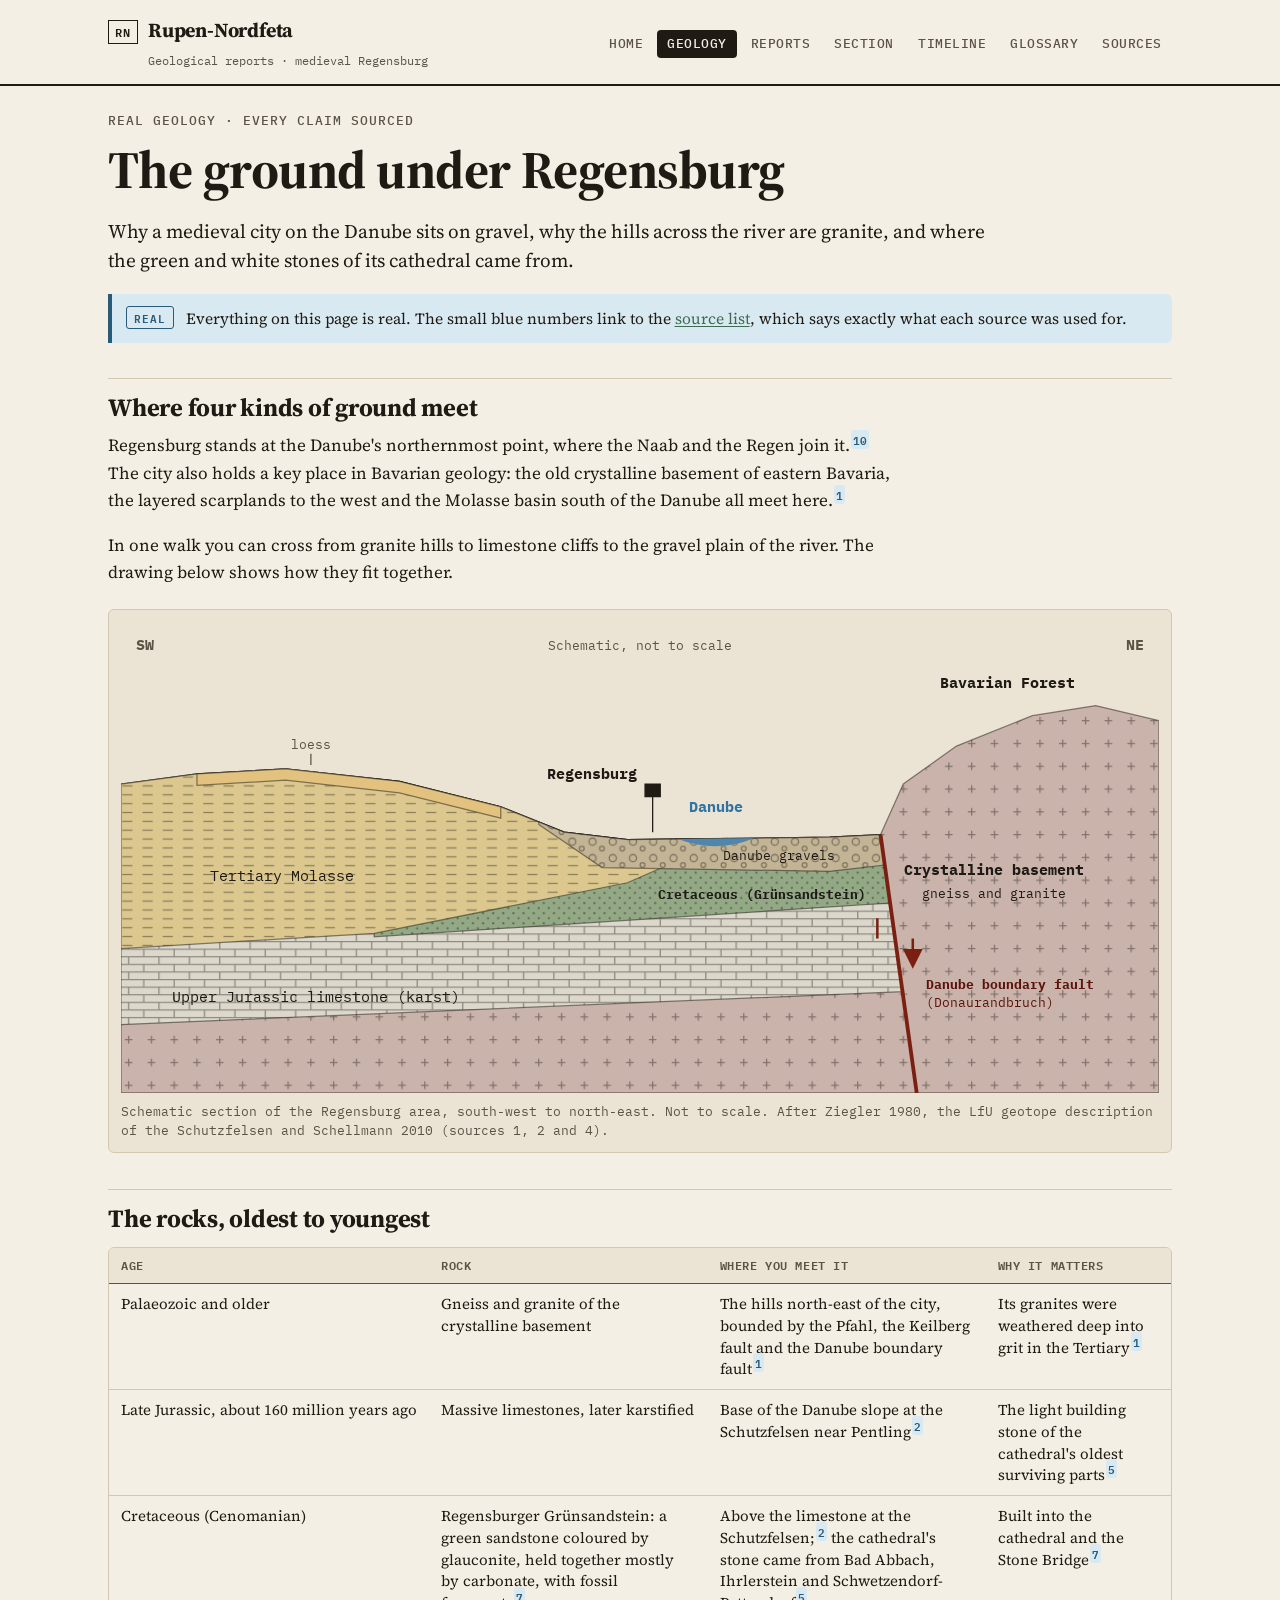
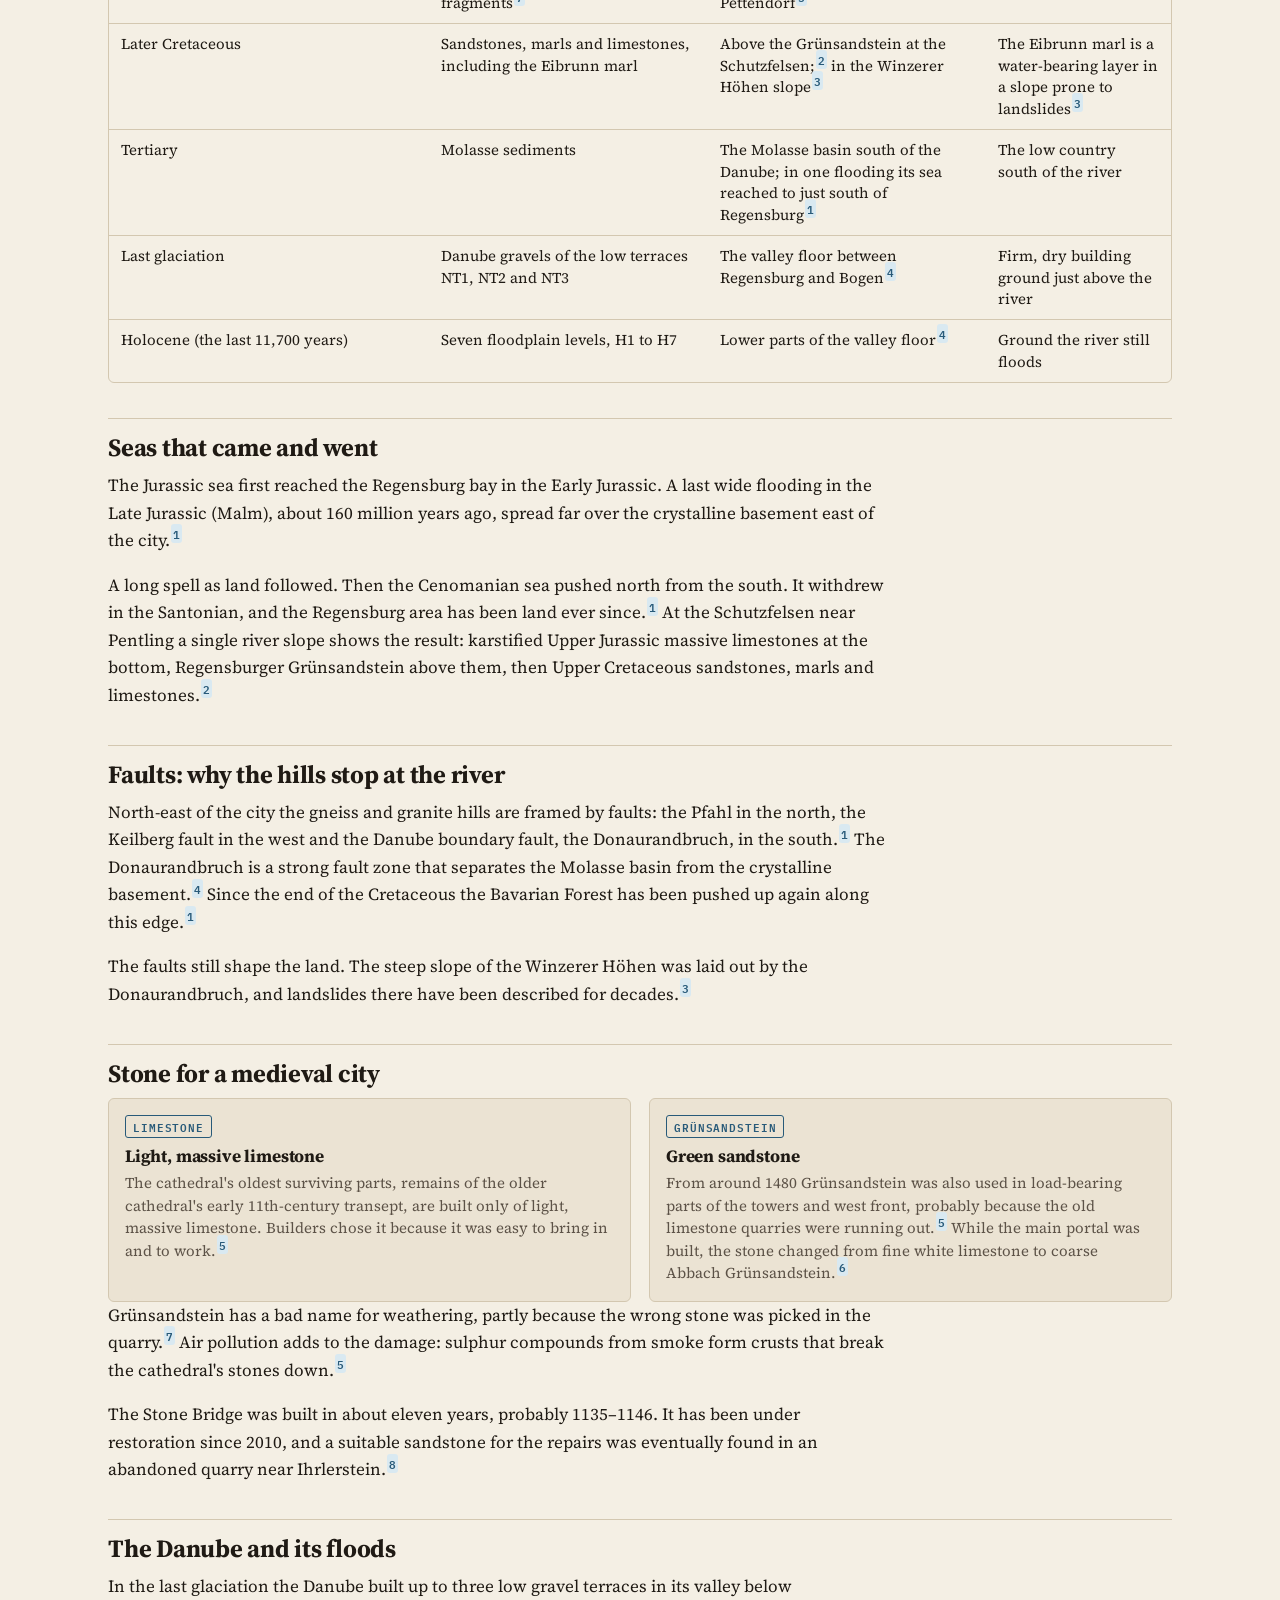
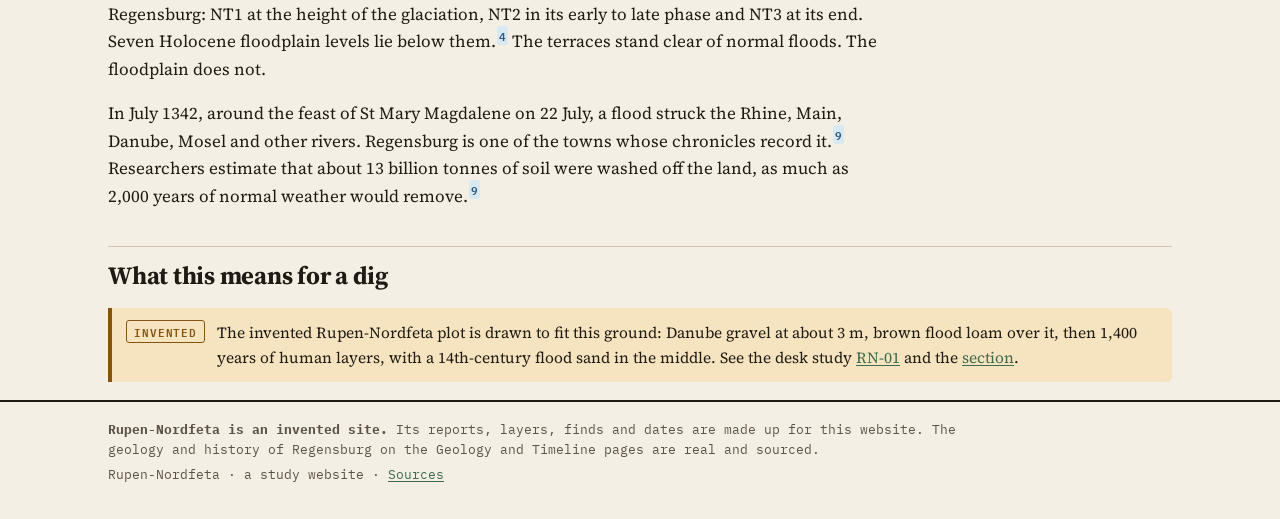
==== geology.html @ b82bafcc "Add Rupen-Nordfeta geological reports site for medieval Regensburg" ====
<!doctype html>
<html lang="en">
<head>
<meta charset="utf-8">
<meta name="viewport" content="width=device-width, initial-scale=1">
<title>Geology of Regensburg · Rupen-Nordfeta</title>
<meta name="description" content="The real geology under Regensburg: crystalline basement, Jurassic limestone, Cretaceous Grünsandstein, the Danube's terraces and faults, and the city's building stones. Every claim sourced.">
<link rel="icon" href="data:image/svg+xml,%3Csvg xmlns='http://www.w3.org/2000/svg' viewBox='0 0 32 32'%3E%3Crect width='32' height='8' fill='%235e4b3b'/%3E%3Crect y='8' width='32' height='8' fill='%23d3c79c'/%3E%3Crect y='16' width='32' height='8' fill='%233d362f'/%3E%3Crect y='24' width='32' height='8' fill='%23b6a98c'/%3E%3C/svg%3E">
<link rel="preconnect" href="https://fonts.googleapis.com">
<link rel="preconnect" href="https://fonts.gstatic.com" crossorigin>
<link href="https://fonts.googleapis.com/css2?family=IBM+Plex+Mono:wght@400;500;600;700&family=Source+Serif+4:opsz,wght@8..60,400;8..60,600;8..60,700&display=swap" rel="stylesheet">
<link rel="stylesheet" href="css/style.css">
</head>
<body data-page="geology">
<a class="skip" href="#main">Skip to content</a>
<header class="site-head">
  <div class="wrap head-row">
    <a class="brand" href="index.html"><span class="brand-mark">RN</span><span><span class="brand-name">Rupen-Nordfeta</span><br><span class="brand-sub">Geological reports · medieval Regensburg</span></span></a>
    <nav class="site-nav" aria-label="Main"><ul>
      <li><a href="index.html">Home</a></li>
      <li><a href="geology.html" aria-current="page">Geology</a></li>
      <li><a href="reports.html">Reports</a></li>
      <li><a href="section.html">Section</a></li>
      <li><a href="timeline.html">Timeline</a></li>
      <li><a href="glossary.html">Glossary</a></li>
      <li><a href="sources.html">Sources</a></li>
    </ul></nav>
  </div>
</header>

<main id="main" class="wrap">
  <p class="eyebrow" style="margin-top:26px">Real geology · every claim sourced</p>
  <h1>The ground under Regensburg</h1>
  <p class="lede">Why a medieval city on the Danube sits on gravel, why the hills across the river are granite, and where the green and white stones of its cathedral came from.</p>
  <div class="notice real">
    <span class="tag real">Real</span>
    <p>Everything on this page is real. The small blue numbers link to the <a href="sources.html">source list</a>, which says exactly what each source was used for.</p>
  </div>

  <h2>Where four kinds of ground meet</h2>
  <div class="prose">
    <p>Regensburg stands at the Danube's northernmost point, where the Naab and the Regen join it.<sup class="cite"><a href="sources.html#s10">10</a></sup> The city also holds a key place in Bavarian geology: the old crystalline basement of eastern Bavaria, the layered scarplands to the west and the Molasse basin south of the Danube all meet here.<sup class="cite"><a href="sources.html#s1">1</a></sup></p>
    <p>In one walk you can cross from granite hills to limestone cliffs to the gravel plain of the river. The drawing below shows how they fit together.</p>
  </div>
  <div data-fig="xsec" data-caption="Schematic section of the Regensburg area, south-west to north-east. Not to scale. After Ziegler 1980, the LfU geotope description of the Schutzfelsen and Schellmann 2010 (sources 1, 2 and 4)."></div>

  <h2>The rocks, oldest to youngest</h2>
  <div class="table-wrap"><table class="data">
    <thead><tr><th>Age</th><th>Rock</th><th>Where you meet it</th><th>Why it matters</th></tr></thead>
    <tbody>
      <tr><td>Palaeozoic and older</td><td>Gneiss and granite of the crystalline basement</td><td>The hills north-east of the city, bounded by the Pfahl, the Keilberg fault and the Danube boundary fault<sup class="cite"><a href="sources.html#s1">1</a></sup></td><td>Its granites were weathered deep into grit in the Tertiary<sup class="cite"><a href="sources.html#s1">1</a></sup></td></tr>
      <tr><td>Late Jurassic, about 160 million years ago</td><td>Massive limestones, later karstified</td><td>Base of the Danube slope at the Schutzfelsen near Pentling<sup class="cite"><a href="sources.html#s2">2</a></sup></td><td>The light building stone of the cathedral's oldest surviving parts<sup class="cite"><a href="sources.html#s5">5</a></sup></td></tr>
      <tr><td>Cretaceous (Cenomanian)</td><td>Regensburger Grünsandstein: a green sandstone coloured by glauconite, held together mostly by carbonate, with fossil fragments<sup class="cite"><a href="sources.html#s7">7</a></sup></td><td>Above the limestone at the Schutzfelsen;<sup class="cite"><a href="sources.html#s2">2</a></sup> the cathedral's stone came from Bad Abbach, Ihrlerstein and Schwetzendorf-Pettendorf<sup class="cite"><a href="sources.html#s5">5</a></sup></td><td>Built into the cathedral and the Stone Bridge<sup class="cite"><a href="sources.html#s7">7</a></sup></td></tr>
      <tr><td>Later Cretaceous</td><td>Sandstones, marls and limestones, including the Eibrunn marl</td><td>Above the Grünsandstein at the Schutzfelsen;<sup class="cite"><a href="sources.html#s2">2</a></sup> in the Winzerer Höhen slope<sup class="cite"><a href="sources.html#s3">3</a></sup></td><td>The Eibrunn marl is a water-bearing layer in a slope prone to landslides<sup class="cite"><a href="sources.html#s3">3</a></sup></td></tr>
      <tr><td>Tertiary</td><td>Molasse sediments</td><td>The Molasse basin south of the Danube; in one flooding its sea reached to just south of Regensburg<sup class="cite"><a href="sources.html#s1">1</a></sup></td><td>The low country south of the river</td></tr>
      <tr><td>Last glaciation</td><td>Danube gravels of the low terraces NT1, NT2 and NT3</td><td>The valley floor between Regensburg and Bogen<sup class="cite"><a href="sources.html#s4">4</a></sup></td><td>Firm, dry building ground just above the river</td></tr>
      <tr><td>Holocene (the last 11,700 years)</td><td>Seven floodplain levels, H1 to H7</td><td>Lower parts of the valley floor<sup class="cite"><a href="sources.html#s4">4</a></sup></td><td>Ground the river still floods</td></tr>
    </tbody>
  </table></div>

  <h2>Seas that came and went</h2>
  <div class="prose">
    <p>The Jurassic sea first reached the Regensburg bay in the Early Jurassic. A last wide flooding in the Late Jurassic (Malm), about 160 million years ago, spread far over the crystalline basement east of the city.<sup class="cite"><a href="sources.html#s1">1</a></sup></p>
    <p>A long spell as land followed. Then the Cenomanian sea pushed north from the south. It withdrew in the Santonian, and the Regensburg area has been land ever since.<sup class="cite"><a href="sources.html#s1">1</a></sup> At the Schutzfelsen near Pentling a single river slope shows the result: karstified Upper Jurassic massive limestones at the bottom, Regensburger Grünsandstein above them, then Upper Cretaceous sandstones, marls and limestones.<sup class="cite"><a href="sources.html#s2">2</a></sup></p>
  </div>

  <h2>Faults: why the hills stop at the river</h2>
  <div class="prose">
    <p>North-east of the city the gneiss and granite hills are framed by faults: the Pfahl in the north, the Keilberg fault in the west and the Danube boundary fault, the Donaurandbruch, in the south.<sup class="cite"><a href="sources.html#s1">1</a></sup> The Donaurandbruch is a strong fault zone that separates the Molasse basin from the crystalline basement.<sup class="cite"><a href="sources.html#s4">4</a></sup> Since the end of the Cretaceous the Bavarian Forest has been pushed up again along this edge.<sup class="cite"><a href="sources.html#s1">1</a></sup></p>
    <p>The faults still shape the land. The steep slope of the Winzerer Höhen was laid out by the Donaurandbruch, and landslides there have been described for decades.<sup class="cite"><a href="sources.html#s3">3</a></sup></p>
  </div>

  <h2>Stone for a medieval city</h2>
  <div class="two-col">
    <div class="card">
      <span class="tag real">Limestone</span>
      <h3>Light, massive limestone</h3>
      <p>The cathedral's oldest surviving parts, remains of the older cathedral's early 11th-century transept, are built only of light, massive limestone. Builders chose it because it was easy to bring in and to work.<sup class="cite"><a href="sources.html#s5">5</a></sup></p>
    </div>
    <div class="card">
      <span class="tag real">Grünsandstein</span>
      <h3>Green sandstone</h3>
      <p>From around 1480 Grünsandstein was also used in load-bearing parts of the towers and west front, probably because the old limestone quarries were running out.<sup class="cite"><a href="sources.html#s5">5</a></sup> While the main portal was built, the stone changed from fine white limestone to coarse Abbach Grünsandstein.<sup class="cite"><a href="sources.html#s6">6</a></sup></p>
    </div>
  </div>
  <div class="prose">
    <p>Grünsandstein has a bad name for weathering, partly because the wrong stone was picked in the quarry.<sup class="cite"><a href="sources.html#s7">7</a></sup> Air pollution adds to the damage: sulphur compounds from smoke form crusts that break the cathedral's stones down.<sup class="cite"><a href="sources.html#s5">5</a></sup></p>
    <p>The Stone Bridge was built in about eleven years, probably 1135–1146. It has been under restoration since 2010, and a suitable sandstone for the repairs was eventually found in an abandoned quarry near Ihrlerstein.<sup class="cite"><a href="sources.html#s8">8</a></sup></p>
  </div>

  <h2>The Danube and its floods</h2>
  <div class="prose">
    <p>In the last glaciation the Danube built up to three low gravel terraces in its valley below Regensburg: NT1 at the height of the glaciation, NT2 in its early to late phase and NT3 at its end. Seven Holocene floodplain levels lie below them.<sup class="cite"><a href="sources.html#s4">4</a></sup> The terraces stand clear of normal floods. The floodplain does not.</p>
    <p>In July 1342, around the feast of St Mary Magdalene on 22 July, a flood struck the Rhine, Main, Danube, Mosel and other rivers. Regensburg is one of the towns whose chronicles record it.<sup class="cite"><a href="sources.html#s9">9</a></sup> Researchers estimate that about 13 billion tonnes of soil were washed off the land, as much as 2,000 years of normal weather would remove.<sup class="cite"><a href="sources.html#s9">9</a></sup></p>
  </div>

  <h2>What this means for a dig</h2>
  <div class="notice">
    <span class="tag">Invented</span>
    <p>The invented Rupen-Nordfeta plot is drawn to fit this ground: Danube gravel at about 3 m, brown flood loam over it, then 1,400 years of human layers, with a 14th-century flood sand in the middle. See the desk study <a href="reports.html#RN-01">RN-01</a> and the <a href="section.html">section</a>.</p>
  </div>
</main>

<footer class="site-foot">
  <div class="wrap">
    <p><b>Rupen-Nordfeta is an invented site.</b> Its reports, layers, finds and dates are made up for this website. The geology and history of Regensburg on the Geology and Timeline pages are real and sourced.</p>
    <p>Rupen-Nordfeta · a study website · <a href="sources.html">Sources</a></p>
  </div>
</footer>
<script src="data/site.js"></script>
<script src="data/reports.js"></script>
<script src="js/figures.js"></script>
<script src="js/app.js"></script>
</body>
</html>
---- css/style.css ----
/* Rupen-Nordfeta report site. Field-report look: paper, ink, mono labels. */
:root {
  --paper: #f4efe4;
  --paper-2: #ebe3d3;
  --paper-3: #e1d6c1;
  --ink: #1f1a14;
  --ink-2: #5c5247;
  --rule: #d3c7b0;
  --accent: #3d6b4f;
  --accent-2: #a24a26;
  --fiction: #855510;
  --fiction-bg: #f5e4bf;
  --real: #285a79;
  --real-bg: #d9e9f1;
  --focus: #1d6fb8;
  --serif: "Source Serif 4", Georgia, "Times New Roman", serif;
  --mono: "IBM Plex Mono", ui-monospace, Consolas, monospace;
  --radius: 6px;
  color-scheme: light;
}
@media (prefers-color-scheme: dark) {
  :root:not([data-theme="light"]) {
    --paper: #16140f;
    --paper-2: #201d17;
    --paper-3: #2b271f;
    --ink: #ede6d8;
    --ink-2: #b4a997;
    --rule: #3b3529;
    --accent: #8cc09d;
    --accent-2: #e8946c;
    --fiction: #f0c46b;
    --fiction-bg: #3a2c10;
    --real: #93c6e2;
    --real-bg: #132f3e;
    --focus: #7ab8f0;
    color-scheme: dark;
  }
}
:root[data-theme="dark"] {
  --paper: #16140f; --paper-2: #201d17; --paper-3: #2b271f; --ink: #ede6d8; --ink-2: #b4a997;
  --rule: #3b3529; --accent: #8cc09d; --accent-2: #e8946c; --fiction: #f0c46b; --fiction-bg: #3a2c10;
  --real: #93c6e2; --real-bg: #132f3e; --focus: #7ab8f0; color-scheme: dark;
}

* { box-sizing: border-box; }
html { -webkit-text-size-adjust: 100%; }
body {
  margin: 0;
  background: var(--paper);
  color: var(--ink);
  font: 400 17px/1.62 var(--serif);
  font-optical-sizing: auto;
}
img, svg { max-width: 100%; }
a { color: var(--accent); text-decoration-thickness: 1px; text-underline-offset: 2px; }
a:hover { color: var(--accent-2); }
:focus-visible { outline: 3px solid var(--focus); outline-offset: 2px; }
.wrap { max-width: 1120px; margin: 0 auto; padding: 0 16px; }
@media (min-width: 720px) { .wrap { padding: 0 28px; } }

.skip { position: absolute; left: -999px; top: 8px; background: var(--ink); color: var(--paper); padding: 6px 10px; z-index: 10; }
.skip:focus { left: 12px; }

/* Header */
.site-head { border-bottom: 2px solid var(--ink); background: var(--paper); }
.head-row { display: flex; align-items: center; justify-content: space-between; gap: 10px 16px; padding-top: 14px; padding-bottom: 10px; flex-wrap: wrap; }
.brand { display: flex; align-items: baseline; gap: 10px; color: var(--ink); text-decoration: none; }
.brand-mark { font: 600 12px/1 var(--mono); letter-spacing: .08em; border: 1.5px solid var(--ink); padding: 5px 6px; }
.brand-name { font-weight: 700; font-size: 20px; letter-spacing: -.01em; }
.brand-sub { font: 400 12px/1.2 var(--mono); color: var(--ink-2); }
.site-nav { overflow-x: auto; scrollbar-width: none; margin: 0 -16px; padding: 0 16px; flex: 1 1 100%; min-width: 0; }
.site-nav::-webkit-scrollbar { display: none; }
.site-nav ul { list-style: none; display: flex; gap: 4px; margin: 0; padding: 0 0 10px; white-space: nowrap; }
.site-nav a {
  display: block; padding: 6px 10px; font: 500 13px/1.2 var(--mono); letter-spacing: .04em; text-transform: uppercase;
  color: var(--ink-2); text-decoration: none; border-radius: 4px;
}
.site-nav a:hover { color: var(--ink); background: var(--paper-2); }
.site-nav a[aria-current="page"] { color: var(--paper); background: var(--ink); }
@media (min-width: 900px) {
  .site-nav { margin: 0; padding: 0; flex: 0 1 auto; }
  .site-nav ul { padding: 0; }
  .head-row { flex-wrap: nowrap; }
}

/* Type */
h1, h2, h3 { line-height: 1.18; letter-spacing: -.01em; }
h1 { font-size: clamp(2rem, 5.2vw, 3.3rem); font-weight: 700; margin: .2em 0 .3em; }
h2 { font-size: 1.55rem; font-weight: 700; margin: 2.2rem 0 .6rem; padding-top: .9rem; border-top: 1px solid var(--rule); }
h3 { font-size: 1.18rem; font-weight: 700; margin: 1.8rem 0 .4rem; }
p { margin: 0 0 1em; }
.eyebrow { font: 500 12.5px/1.3 var(--mono); letter-spacing: .08em; text-transform: uppercase; color: var(--ink-2); margin: 0; }
.lede { font-size: 1.2rem; line-height: 1.5; color: var(--ink); max-width: 46em; }
.muted { color: var(--ink-2); }
.mono { font-family: var(--mono); }
.prose { max-width: 46em; }
sup.cite { font: 600 10.5px/1 var(--mono); margin-left: 1px; }
sup.cite a { text-decoration: none; padding: 0 2px; border-radius: 3px; background: var(--real-bg); color: var(--real); }
a.ctx-link { font: 600 .86em/1 var(--mono); text-decoration: none; padding: 1px 5px; border-radius: 3px; background: var(--paper-3); color: var(--ink); }
a.ctx-link:hover { background: var(--ink); color: var(--paper); }

main { padding: 8px 0 56px; }

/* Notices and tags */
.notice {
  display: flex; gap: 12px; align-items: flex-start; margin: 18px 0; padding: 12px 14px;
  border-left: 4px solid var(--fiction); background: var(--fiction-bg); border-radius: 0 var(--radius) var(--radius) 0; font-size: 15.5px;
}
.notice.real { border-color: var(--real); background: var(--real-bg); }
.notice p { margin: 0; }
.tag {
  flex: none; display: inline-block; font: 600 11px/1 var(--mono); letter-spacing: .08em; text-transform: uppercase;
  padding: 5px 7px; border-radius: 3px; border: 1.5px solid currentColor; color: var(--fiction); white-space: nowrap;
}
.tag.real { color: var(--real); }
.callout { margin: 1.2em 0; padding: 12px 14px; border: 1px dashed var(--ink-2); border-radius: var(--radius); font-size: 15.5px; background: var(--paper-2); }

/* Hero */
.hero { padding: 26px 0 8px; display: grid; gap: 22px; }
@media (min-width: 960px) { .hero { grid-template-columns: 1.25fr .75fr; align-items: end; } }
.stats { display: grid; grid-template-columns: repeat(2, minmax(0, 1fr)); gap: 1px; background: var(--rule); border: 1px solid var(--rule); border-radius: var(--radius); overflow: hidden; }
.stats div { background: var(--paper-2); padding: 12px 14px; }
.stats b { display: block; font: 700 1.7rem/1.1 var(--serif); }
.stats span { display: block; margin-top: 4px; font: 400 12px/1.35 var(--mono); color: var(--ink-2); }

/* Cards */
.cards { display: grid; grid-template-columns: repeat(auto-fill, minmax(260px, 1fr)); gap: 14px; margin: 14px 0; }
.card {
  display: block; background: var(--paper-2); border: 1px solid var(--rule); border-radius: var(--radius);
  padding: 14px 16px 16px; color: var(--ink); text-decoration: none; transition: border-color .15s, transform .15s;
}
a.card:hover { border-color: var(--ink-2); color: var(--ink); transform: translateY(-1px); }
.card h3 { margin: .35rem 0 .35rem; font-size: 1.08rem; }
.card p { margin: 0; font-size: 15px; color: var(--ink-2); line-height: 1.5; }
.rc-top { display: flex; justify-content: space-between; gap: 8px; align-items: center; }
.rid { font: 700 13px/1 var(--mono); }
.chip { font: 500 11px/1 var(--mono); letter-spacing: .04em; text-transform: uppercase; padding: 4px 6px; border-radius: 3px; background: var(--paper-3); color: var(--ink-2); }
.rc-meta { margin-top: 10px; font: 400 12px/1.3 var(--mono); color: var(--ink-2); }

/* Phases */
.phases { list-style: none; margin: 14px 0; padding: 0; display: grid; gap: 10px; }
@media (min-width: 900px) { .phases.strip { grid-template-columns: repeat(5, minmax(0, 1fr)); } }
.phases li { background: var(--paper-2); border: 1px solid var(--rule); border-radius: var(--radius); padding: 12px 14px; border-top: 4px solid var(--ph, var(--ink-2)); }
.phases .ph-id { font: 700 12px/1 var(--mono); color: var(--ink-2); }
.phases h3 { margin: .3rem 0 .1rem; font-size: 1.05rem; }
.phases .ph-span { font: 400 12.5px/1.3 var(--mono); color: var(--ink-2); margin-bottom: .5rem; display: block; }
.phases p { font-size: 15px; margin: 0 0 .5rem; line-height: 1.5; }
.ph-ctx { display: flex; flex-wrap: wrap; gap: 4px; }

/* Figures */
.fig { margin: 22px 0; background: var(--paper-2); border: 1px solid var(--rule); border-radius: var(--radius); padding: 12px; }
.fig-scroll { overflow-x: auto; -webkit-overflow-scrolling: touch; }
.fig-svg { display: block; width: 100%; height: auto; min-width: 620px; }
.fig-svg.small { min-width: 0; }
.fig figcaption { font: 400 13px/1.45 var(--mono); color: var(--ink-2); margin-top: 10px; }
.fig-t { font-family: var(--mono); font-size: 12px; }
.fig-sm { font-size: 10.5px; }
.fig-num { font-weight: 700; font-size: 12.5px; }
.fig-axis text { font-family: var(--mono); font-size: 11px; fill: var(--ink-2); }
.fig-axis path { stroke: var(--ink-2); fill: none; }
.scroll-hint { display: none; font: 400 12px/1.3 var(--mono); color: var(--ink-2); margin: 6px 0 0; }
@media (max-width: 700px) { .scroll-hint { display: block; } }
.legend { list-style: none; display: flex; flex-wrap: wrap; gap: 6px 16px; margin: 10px 0 0; padding: 0; font: 400 12.5px/1.3 var(--mono); color: var(--ink-2); }
.legend li { display: flex; align-items: center; gap: 6px; }
.legend svg { flex: none; border-radius: 2px; }
.legend .sw { width: 18px; height: 14px; border-radius: 2px; border: 1px solid rgba(30, 26, 21, .4); display: inline-block; }

.ctx { cursor: pointer; }
.ctx:focus { outline: none; }
.ctx:hover > path:first-of-type, .ctx:hover > rect:first-of-type { filter: brightness(1.12); }
.ctx.is-sel > path:first-of-type, .ctx.is-sel > rect:first-of-type { stroke: var(--accent-2); stroke-width: 3.5; }
.ctx:focus-visible > path:first-of-type, .ctx:focus-visible > rect:first-of-type { stroke: var(--focus); stroke-width: 3.5; }
.mx-node rect:first-of-type { transition: fill .15s; }
a:hover > .mx-node rect:first-of-type { fill: var(--paper-3); }
.plan-trench { cursor: default; }
a .plan-trench { cursor: pointer; }

/* Tables */
.table-wrap { overflow-x: auto; margin: 14px 0 18px; border: 1px solid var(--rule); border-radius: var(--radius); }
table.data { width: 100%; border-collapse: collapse; font-size: 15px; line-height: 1.45; }
table.data caption { caption-side: top; text-align: left; font: 400 13px/1.4 var(--mono); color: var(--ink-2); padding: 10px 12px 0; }
table.data th { font: 600 11.5px/1.3 var(--mono); letter-spacing: .05em; text-transform: uppercase; color: var(--ink-2); text-align: left; padding: 10px 12px; border-bottom: 1.5px solid var(--ink-2); background: var(--paper-2); vertical-align: bottom; }
table.data td { padding: 9px 12px; border-bottom: 1px solid var(--rule); vertical-align: top; }
table.data tr:last-child td { border-bottom: 0; }
table.data td.num { font-family: var(--mono); font-size: 14px; text-align: right; white-space: nowrap; }
table.data th.num { text-align: right; }
table.data td:first-child { white-space: nowrap; }

/* Reports page */
.toolbar { display: flex; flex-wrap: wrap; gap: 10px 14px; align-items: center; margin: 10px 0 4px; }
.filters { display: flex; flex-wrap: wrap; gap: 6px; }
.filters button, .btn {
  font: 500 12.5px/1 var(--mono); letter-spacing: .03em; padding: 8px 11px; border-radius: 4px; cursor: pointer;
  border: 1px solid var(--rule); background: var(--paper-2); color: var(--ink);
}
.filters button[aria-pressed="true"] { background: var(--ink); color: var(--paper); border-color: var(--ink); }
.btn:hover, .filters button:hover { border-color: var(--ink-2); }
a.btn { display: inline-block; text-decoration: none; color: var(--ink); }
a.btn.primary { background: var(--ink); color: var(--paper); border-color: var(--ink); }
a.btn.primary:hover { background: var(--accent); border-color: var(--accent); }
.search { flex: 1 1 220px; max-width: 340px; }
.search input {
  width: 100%; font: 400 15px/1.2 var(--serif); padding: 8px 11px; border-radius: 4px; border: 1px solid var(--rule);
  background: var(--paper); color: var(--ink);
}
.count { font: 400 12.5px/1.3 var(--mono); color: var(--ink-2); }
.empty { padding: 26px; text-align: center; color: var(--ink-2); border: 1px dashed var(--rule); border-radius: var(--radius); }

.report { max-width: 860px; }
.rnav { display: flex; justify-content: space-between; align-items: center; gap: 12px; margin: 18px 0 6px; font: 500 13px/1.2 var(--mono); }
.rnav span { display: flex; gap: 14px; }
.rnav a { text-decoration: none; }
.report-head { position: relative; padding: 18px 0 6px; border-bottom: 2px solid var(--ink); margin-bottom: 8px; }
.report-head h1 { font-size: clamp(1.8rem, 4.6vw, 2.6rem); padding-right: 120px; }
.stamp {
  position: absolute; right: 0; top: 18px; transform: rotate(-5deg); font: 700 12px/1.15 var(--mono); letter-spacing: .1em;
  text-transform: uppercase; color: var(--fiction); border: 2px solid var(--fiction); padding: 6px 8px; border-radius: 4px; text-align: center; opacity: .9;
}
.kv { display: grid; grid-template-columns: repeat(2, minmax(0, 1fr)); gap: 0; margin: 14px 0 16px; border: 1px solid var(--rule); border-radius: var(--radius); overflow: hidden; }
@media (min-width: 720px) { .kv { grid-template-columns: repeat(3, minmax(0, 1fr)); } }
.kv div { padding: 8px 12px; border-bottom: 1px solid var(--rule); border-right: 1px solid var(--rule); background: var(--paper-2); }
.kv dt { font: 500 11px/1.2 var(--mono); letter-spacing: .06em; text-transform: uppercase; color: var(--ink-2); }
.kv dd { margin: 2px 0 0; font-size: 15px; }
.report-body h3 { font-size: 1.25rem; }
.report-body ul.blist { padding-left: 1.2em; }
.report-body ul.blist li { margin: .35em 0; }
.report-body .phases li { border-top-width: 4px; }

/* Section page */
.sec-layout { display: grid; grid-template-columns: minmax(0, 1fr); gap: 18px; align-items: start; }
.sec-layout > *, .hero > *, .two-col > * { min-width: 0; }
@media (min-width: 1020px) { .sec-layout { grid-template-columns: minmax(0, 1fr) 330px; } }
.panel { background: var(--paper-2); border: 1px solid var(--rule); border-radius: var(--radius); padding: 16px; }
@media (min-width: 1020px) { .panel { position: sticky; top: 16px; margin-top: 22px; } }
.panel .p-id { font: 700 2.2rem/1 var(--mono); margin: 4px 0 2px; }
.panel h3 { margin: 4px 0 10px; font-size: 1.25rem; }
.panel dl { margin: 10px 0; display: grid; grid-template-columns: auto 1fr; gap: 6px 12px; font-size: 14.5px; }
.panel dt { font: 500 11px/1.6 var(--mono); letter-spacing: .05em; text-transform: uppercase; color: var(--ink-2); }
.panel dd { margin: 0; }
.panel p { font-size: 15.5px; line-height: 1.55; }
.panel .lab { font: 600 11px/1 var(--mono); letter-spacing: .06em; text-transform: uppercase; color: var(--ink-2); margin: 14px 0 4px; display: block; }
.swatch-line { display: flex; align-items: center; gap: 8px; }
.swatch-line span { font-size: 12.5px; line-height: 1.4; color: var(--ink-2); }
.swatch-line i { flex: none; width: 22px; height: 14px; border-radius: 2px; border: 1px solid rgba(30, 26, 21, .45); display: inline-block; }
.ctx-list { display: flex; flex-wrap: wrap; gap: 6px; margin: 6px 0 0; }
.ctx-list button {
  display: inline-flex; align-items: center; gap: 6px; font: 600 12.5px/1 var(--mono); padding: 7px 9px; border-radius: 4px;
  border: 1px solid var(--rule); background: var(--paper-2); color: var(--ink); cursor: pointer;
}
.ctx-list button i { width: 12px; height: 12px; border-radius: 2px; border: 1px solid rgba(30, 26, 21, .45); }
.ctx-list button[aria-pressed="true"] { background: var(--ink); color: var(--paper); border-color: var(--ink); }

/* Timeline */
.tl { margin: 16px 0; border-top: 2px solid var(--ink); }
.tl-head, .tl-row { display: grid; grid-template-columns: 1fr; gap: 6px; padding: 12px 0; border-bottom: 1px solid var(--rule); }
.tl-head { display: none; font: 600 11.5px/1.2 var(--mono); letter-spacing: .06em; text-transform: uppercase; color: var(--ink-2); }
@media (min-width: 820px) {
  .tl-head, .tl-row { grid-template-columns: 120px minmax(0, 1fr) minmax(0, 1fr); gap: 20px; }
  .tl-head { display: grid; }
}
.tl-year { font: 700 15px/1.3 var(--mono); }
.tl-row p { margin: 0; font-size: 15.5px; line-height: 1.5; }
.tl-cell { position: relative; }
.tl-cell .tag { margin-bottom: 6px; }
@media (min-width: 820px) { .tl-cell .tag { display: none; } }
.tl-cell.inv p { color: var(--ink); }
.tl-cell.inv { border-left: 3px solid var(--fiction); padding-left: 10px; }
.tl-cell.rl { border-left: 3px solid var(--real); padding-left: 10px; }
.tl-cell:empty { display: none; }
@media (min-width: 820px) { .tl-cell:empty { display: block; border: 0; } }

/* Glossary and sources */
.gloss { display: grid; gap: 0; margin: 14px 0; border-top: 1px solid var(--rule); }
@media (min-width: 820px) { .gloss { grid-template-columns: 240px minmax(0, 1fr); } }
.gloss dt { font-weight: 700; padding: 12px 0 0; }
.gloss dd { margin: 0; padding: 4px 0 12px; border-bottom: 1px solid var(--rule); font-size: 15.5px; }
@media (min-width: 820px) { .gloss dt { padding: 12px 16px 12px 0; border-bottom: 1px solid var(--rule); } .gloss dd { padding: 12px 0; } }
.gloss small { font: 400 12px/1.2 var(--mono); color: var(--ink-2); display: block; font-weight: 400; }
.sources { list-style: none; counter-reset: s; padding: 0; margin: 14px 0; }
.sources li { padding: 12px 0 12px 46px; position: relative; border-bottom: 1px solid var(--rule); font-size: 15.5px; scroll-margin-top: 20px; }
.sources li::before { content: attr(data-n); position: absolute; left: 0; top: 12px; font: 700 12px/1 var(--mono); background: var(--real-bg); color: var(--real); padding: 5px 7px; border-radius: 3px; }
.sources li:target { background: var(--real-bg); }
.sources .used { display: block; font: 400 12.5px/1.4 var(--mono); color: var(--ink-2); margin-top: 4px; }

.two-col { display: grid; gap: 18px; }
@media (min-width: 900px) { .two-col { grid-template-columns: repeat(2, minmax(0, 1fr)); } }

/* Footer */
.site-foot { border-top: 2px solid var(--ink); padding: 18px 0 28px; font: 400 12.5px/1.55 var(--mono); color: var(--ink-2); }
.site-foot p { margin: 0 0 6px; max-width: 70em; }

@media (prefers-reduced-motion: reduce) { * { transition: none !important; scroll-behavior: auto !important; } }

@media print {
  .site-head, .site-foot, .toolbar, .rnav, [data-print], .scroll-hint, .skip { display: none !important; }
  body { background: #fff; color: #000; font-size: 11.5pt; }
  .fig, .kv div, table.data th, .callout { background: #fff !important; }
  .fig-svg { min-width: 0; }
  .fig { break-inside: avoid; }
  a { color: #000; text-decoration: none; }
  .stamp { color: #000; border-color: #000; }
}
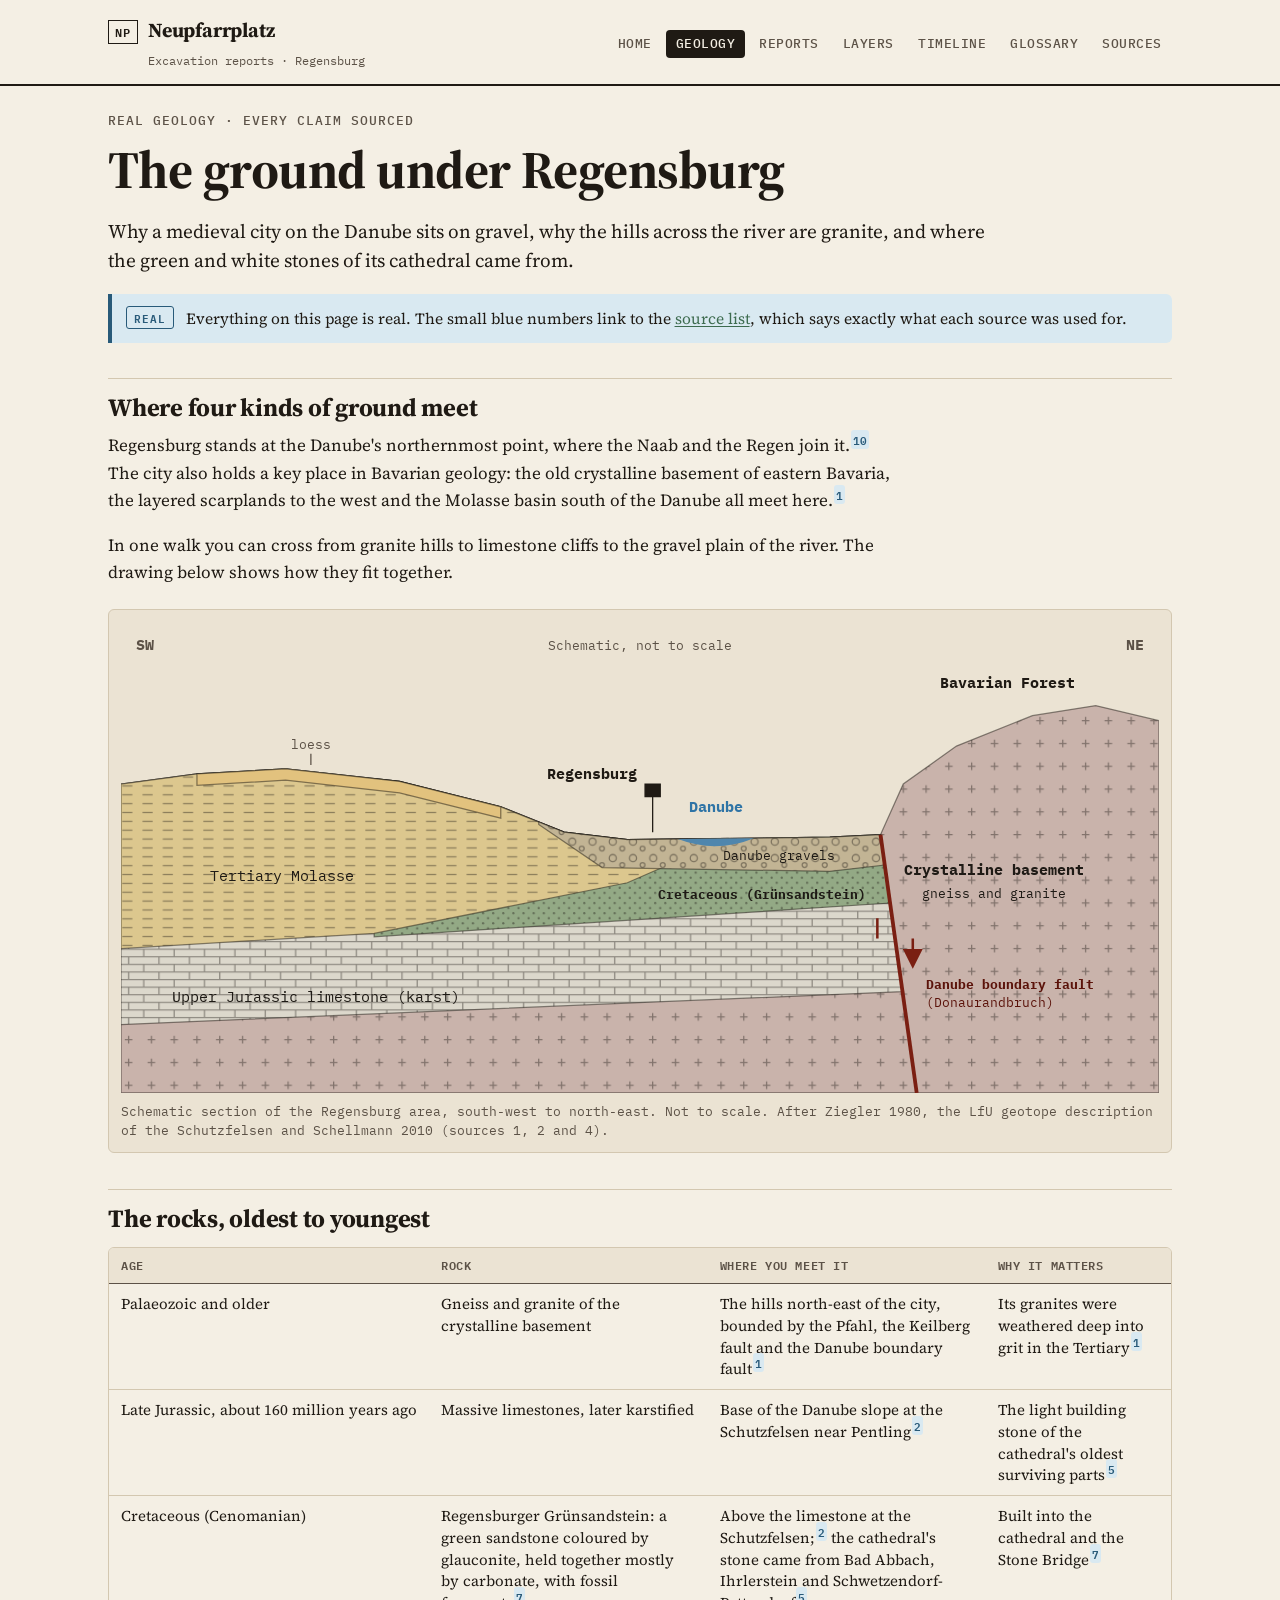
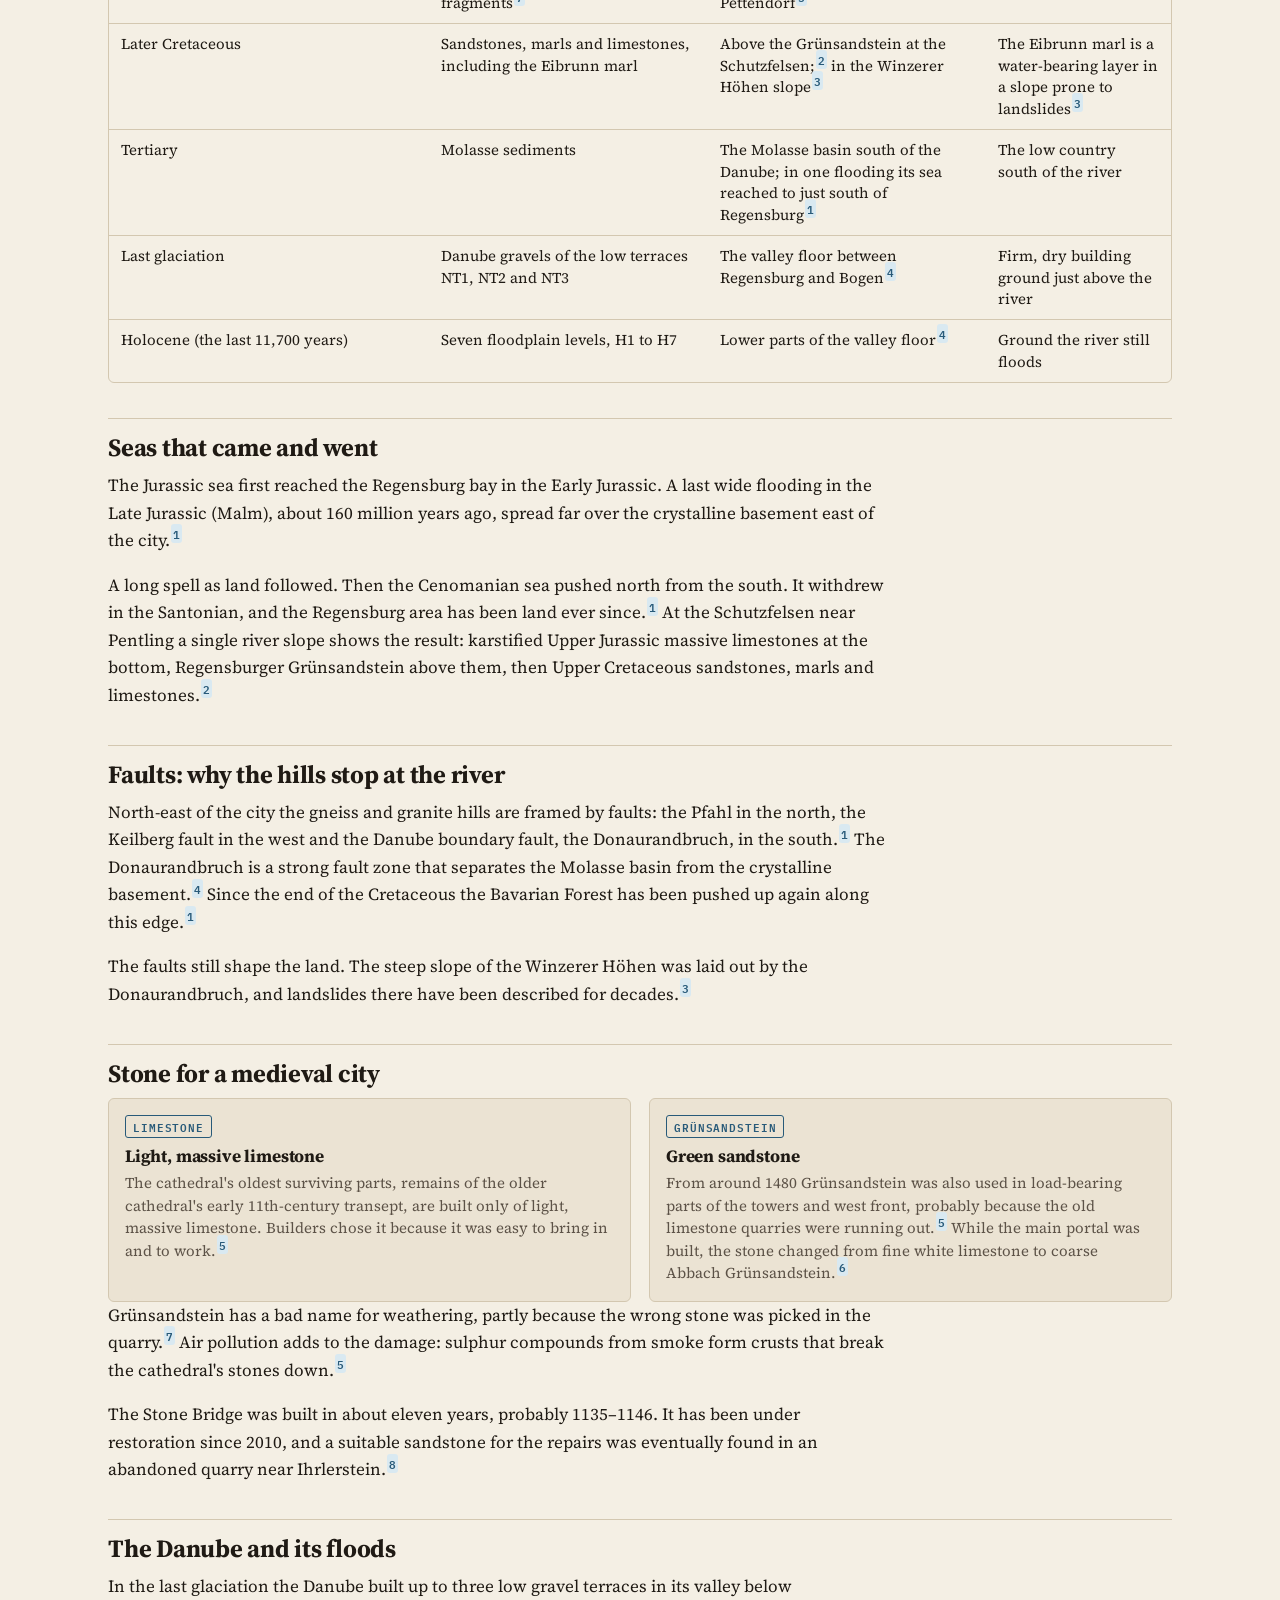
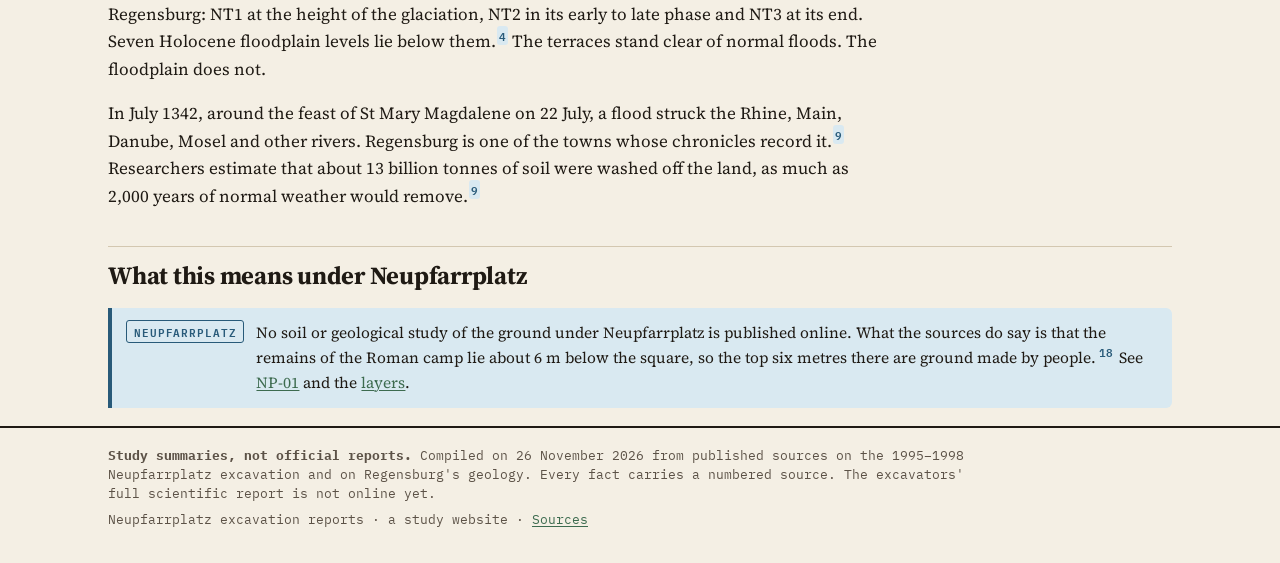
==== commit 628d9245: "Rebuild the site around the real 1995-1998 Neupfarrplatz excavation Replace the invented Rupen-Nordf" ====
--- a/geology.html
+++ b/geology.html
@@ -3,9 +3,9 @@
 <head>
 <meta charset="utf-8">
 <meta name="viewport" content="width=device-width, initial-scale=1">
-<title>Geology of Regensburg · Rupen-Nordfeta</title>
+<title>Geology of Regensburg · Neupfarrplatz</title>
 <meta name="description" content="The real geology under Regensburg: crystalline basement, Jurassic limestone, Cretaceous Grünsandstein, the Danube's terraces and faults, and the city's building stones. Every claim sourced.">
-<link rel="icon" href="data:image/svg+xml,%3Csvg xmlns='http://www.w3.org/2000/svg' viewBox='0 0 32 32'%3E%3Crect width='32' height='8' fill='%235e4b3b'/%3E%3Crect y='8' width='32' height='8' fill='%23d3c79c'/%3E%3Crect y='16' width='32' height='8' fill='%233d362f'/%3E%3Crect y='24' width='32' height='8' fill='%23b6a98c'/%3E%3C/svg%3E">
+<link rel="icon" href="data:image/svg+xml,%3Csvg xmlns='http://www.w3.org/2000/svg' viewBox='0 0 32 32'%3E%3Crect width='32' height='8' fill='%238a857c'/%3E%3Crect y='8' width='32' height='8' fill='%23bfb196'/%3E%3Crect y='16' width='32' height='8' fill='%237b5b45'/%3E%3Crect y='24' width='32' height='8' fill='%23c08f68'/%3E%3C/svg%3E">
 <link rel="preconnect" href="https://fonts.googleapis.com">
 <link rel="preconnect" href="https://fonts.gstatic.com" crossorigin>
 <link href="https://fonts.googleapis.com/css2?family=IBM+Plex+Mono:wght@400;500;600;700&family=Source+Serif+4:opsz,wght@8..60,400;8..60,600;8..60,700&display=swap" rel="stylesheet">
@@ -15,12 +15,12 @@
 <a class="skip" href="#main">Skip to content</a>
 <header class="site-head">
   <div class="wrap head-row">
-    <a class="brand" href="index.html"><span class="brand-mark">RN</span><span><span class="brand-name">Rupen-Nordfeta</span><br><span class="brand-sub">Geological reports · medieval Regensburg</span></span></a>
+    <a class="brand" href="index.html"><span class="brand-mark">NP</span><span><span class="brand-name">Neupfarrplatz</span><br><span class="brand-sub">Excavation reports · Regensburg</span></span></a>
     <nav class="site-nav" aria-label="Main"><ul>
       <li><a href="index.html">Home</a></li>
       <li><a href="geology.html" aria-current="page">Geology</a></li>
       <li><a href="reports.html">Reports</a></li>
-      <li><a href="section.html">Section</a></li>
+      <li><a href="layers.html">Layers</a></li>
       <li><a href="timeline.html">Timeline</a></li>
       <li><a href="glossary.html">Glossary</a></li>
       <li><a href="sources.html">Sources</a></li>
@@ -94,20 +94,20 @@
     <p>In July 1342, around the feast of St Mary Magdalene on 22 July, a flood struck the Rhine, Main, Danube, Mosel and other rivers. Regensburg is one of the towns whose chronicles record it.<sup class="cite"><a href="sources.html#s9">9</a></sup> Researchers estimate that about 13 billion tonnes of soil were washed off the land, as much as 2,000 years of normal weather would remove.<sup class="cite"><a href="sources.html#s9">9</a></sup></p>
   </div>
 
-  <h2>What this means for a dig</h2>
-  <div class="notice">
-    <span class="tag">Invented</span>
-    <p>The invented Rupen-Nordfeta plot is drawn to fit this ground: Danube gravel at about 3 m, brown flood loam over it, then 1,400 years of human layers, with a 14th-century flood sand in the middle. See the desk study <a href="reports.html#RN-01">RN-01</a> and the <a href="section.html">section</a>.</p>
+  <h2>What this means under Neupfarrplatz</h2>
+  <div class="notice real">
+    <span class="tag real">Neupfarrplatz</span>
+    <p>No soil or geological study of the ground under Neupfarrplatz is published online. What the sources do say is that the remains of the Roman camp lie about 6 m below the square, so the top six metres there are ground made by people.<sup class="cite"><a href="sources.html#s18">18</a></sup> See <a href="reports.html#NP-01">NP-01</a> and the <a href="layers.html">layers</a>.</p>
   </div>
 </main>
 
 <footer class="site-foot">
   <div class="wrap">
-    <p><b>Rupen-Nordfeta is an invented site.</b> Its reports, layers, finds and dates are made up for this website. The geology and history of Regensburg on the Geology and Timeline pages are real and sourced.</p>
-    <p>Rupen-Nordfeta · a study website · <a href="sources.html">Sources</a></p>
+    <p><b>Study summaries, not official reports.</b> Compiled on 26 November 2026 from published sources on the 1995–1998 Neupfarrplatz excavation and on Regensburg's geology. Every fact carries a numbered source. The excavators' full scientific report is not online yet.</p>
+    <p>Neupfarrplatz excavation reports · a study website · <a href="sources.html">Sources</a></p>
   </div>
 </footer>
-<script src="data/site.js"></script>
+<script src="data/layers.js"></script>
 <script src="data/reports.js"></script>
 <script src="js/figures.js"></script>
 <script src="js/app.js"></script>
--- a/css/style.css
+++ b/css/style.css
@@ -1,4 +1,4 @@
-/* Rupen-Nordfeta report site. Field-report look: paper, ink, mono labels. */
+/* Neupfarrplatz report site. Field-report look: paper, ink, mono labels. */
 :root {
   --paper: #f4efe4;
   --paper-2: #ebe3d3;
@@ -113,6 +113,11 @@
   padding: 5px 7px; border-radius: 3px; border: 1.5px solid currentColor; color: var(--fiction); white-space: nowrap;
 }
 .tag.real { color: var(--real); }
+.tag.gap { color: var(--ink-2); }
+.tag.np { color: var(--accent); }
+.notice.gap { border-color: var(--ink-2); background: var(--paper-2); }
+.stamp.real { color: var(--real); border-color: var(--real); }
+.tl-cell.np { border-left: 3px solid var(--accent); padding-left: 10px; }
 .callout { margin: 1.2em 0; padding: 12px 14px; border: 1px dashed var(--ink-2); border-radius: var(--radius); font-size: 15.5px; background: var(--paper-2); }
 
 /* Hero */
@@ -207,6 +212,7 @@
 .empty { padding: 26px; text-align: center; color: var(--ink-2); border: 1px dashed var(--rule); border-radius: var(--radius); }
 
 .report { max-width: 860px; }
+.report h1[tabindex="-1"]:focus { outline: none; }
 .rnav { display: flex; justify-content: space-between; align-items: center; gap: 12px; margin: 18px 0 6px; font: 500 13px/1.2 var(--mono); }
 .rnav span { display: flex; gap: 14px; }
 .rnav a { text-decoration: none; }
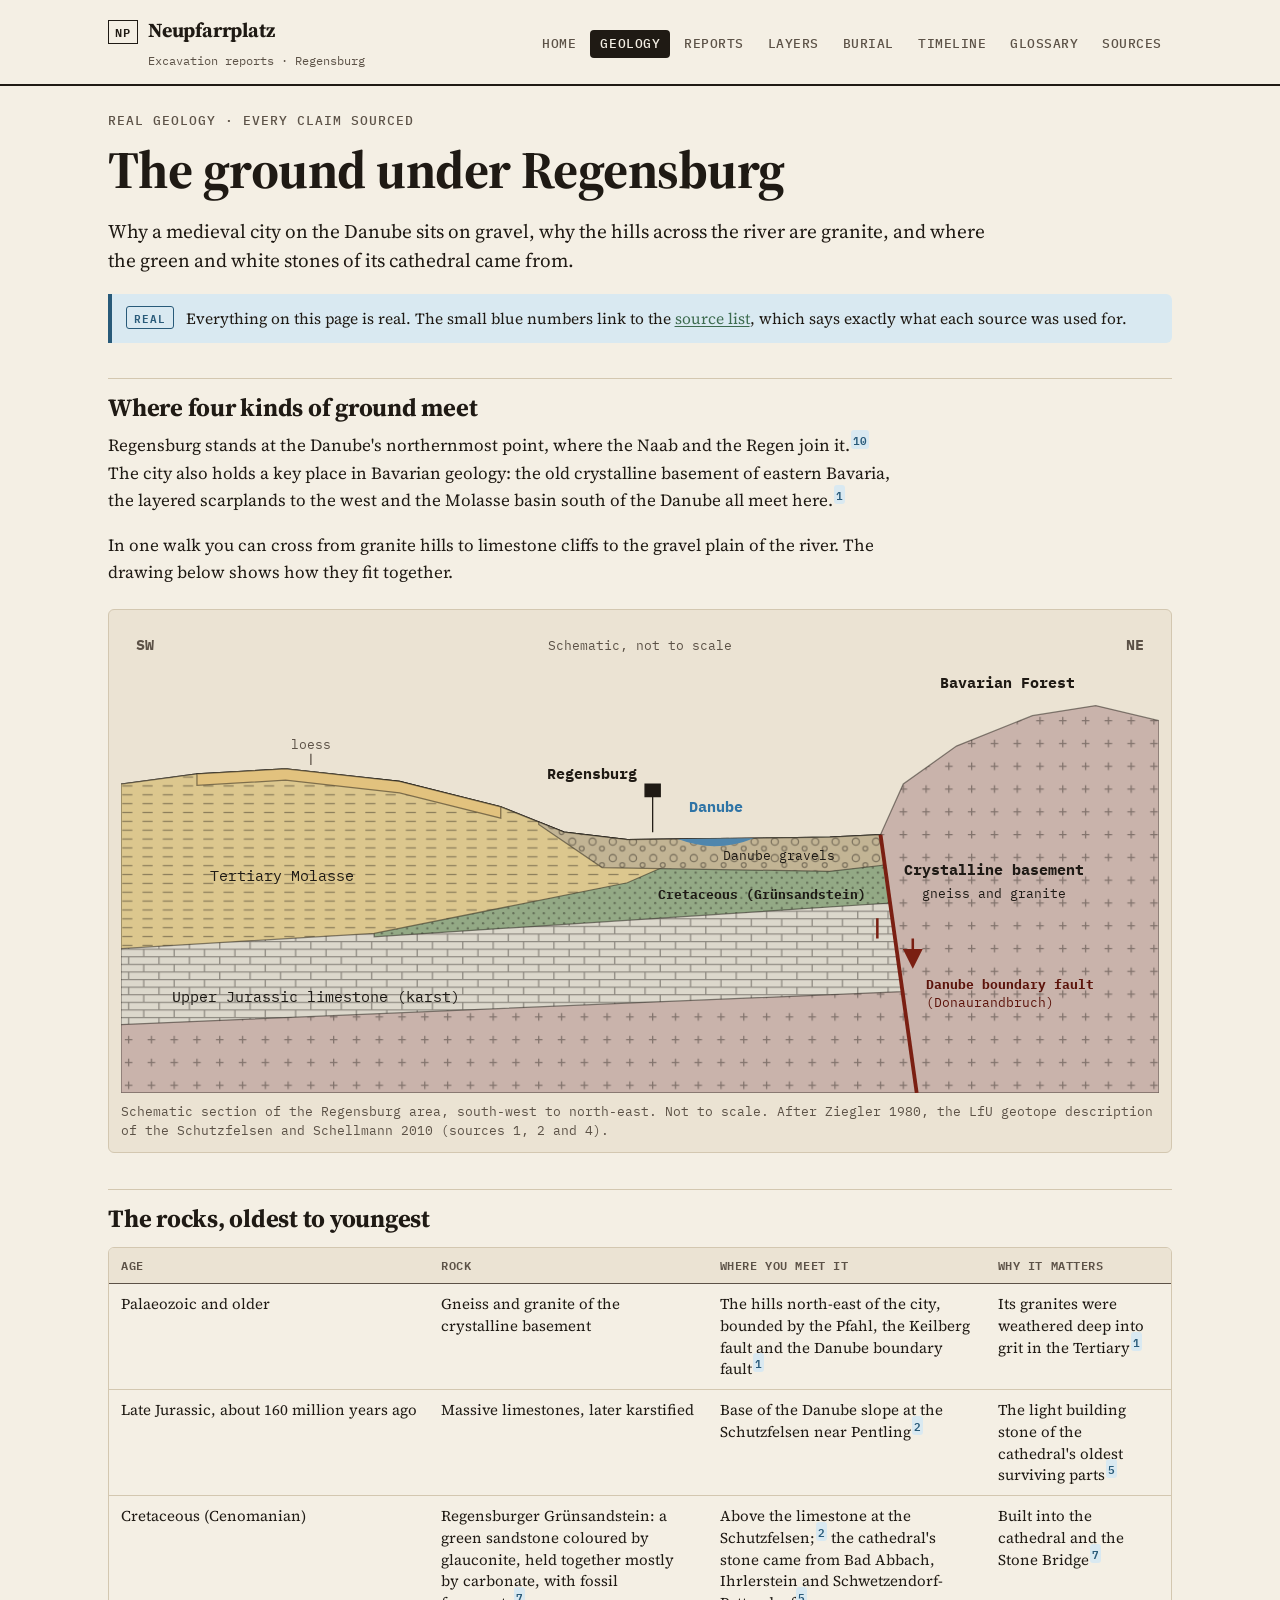
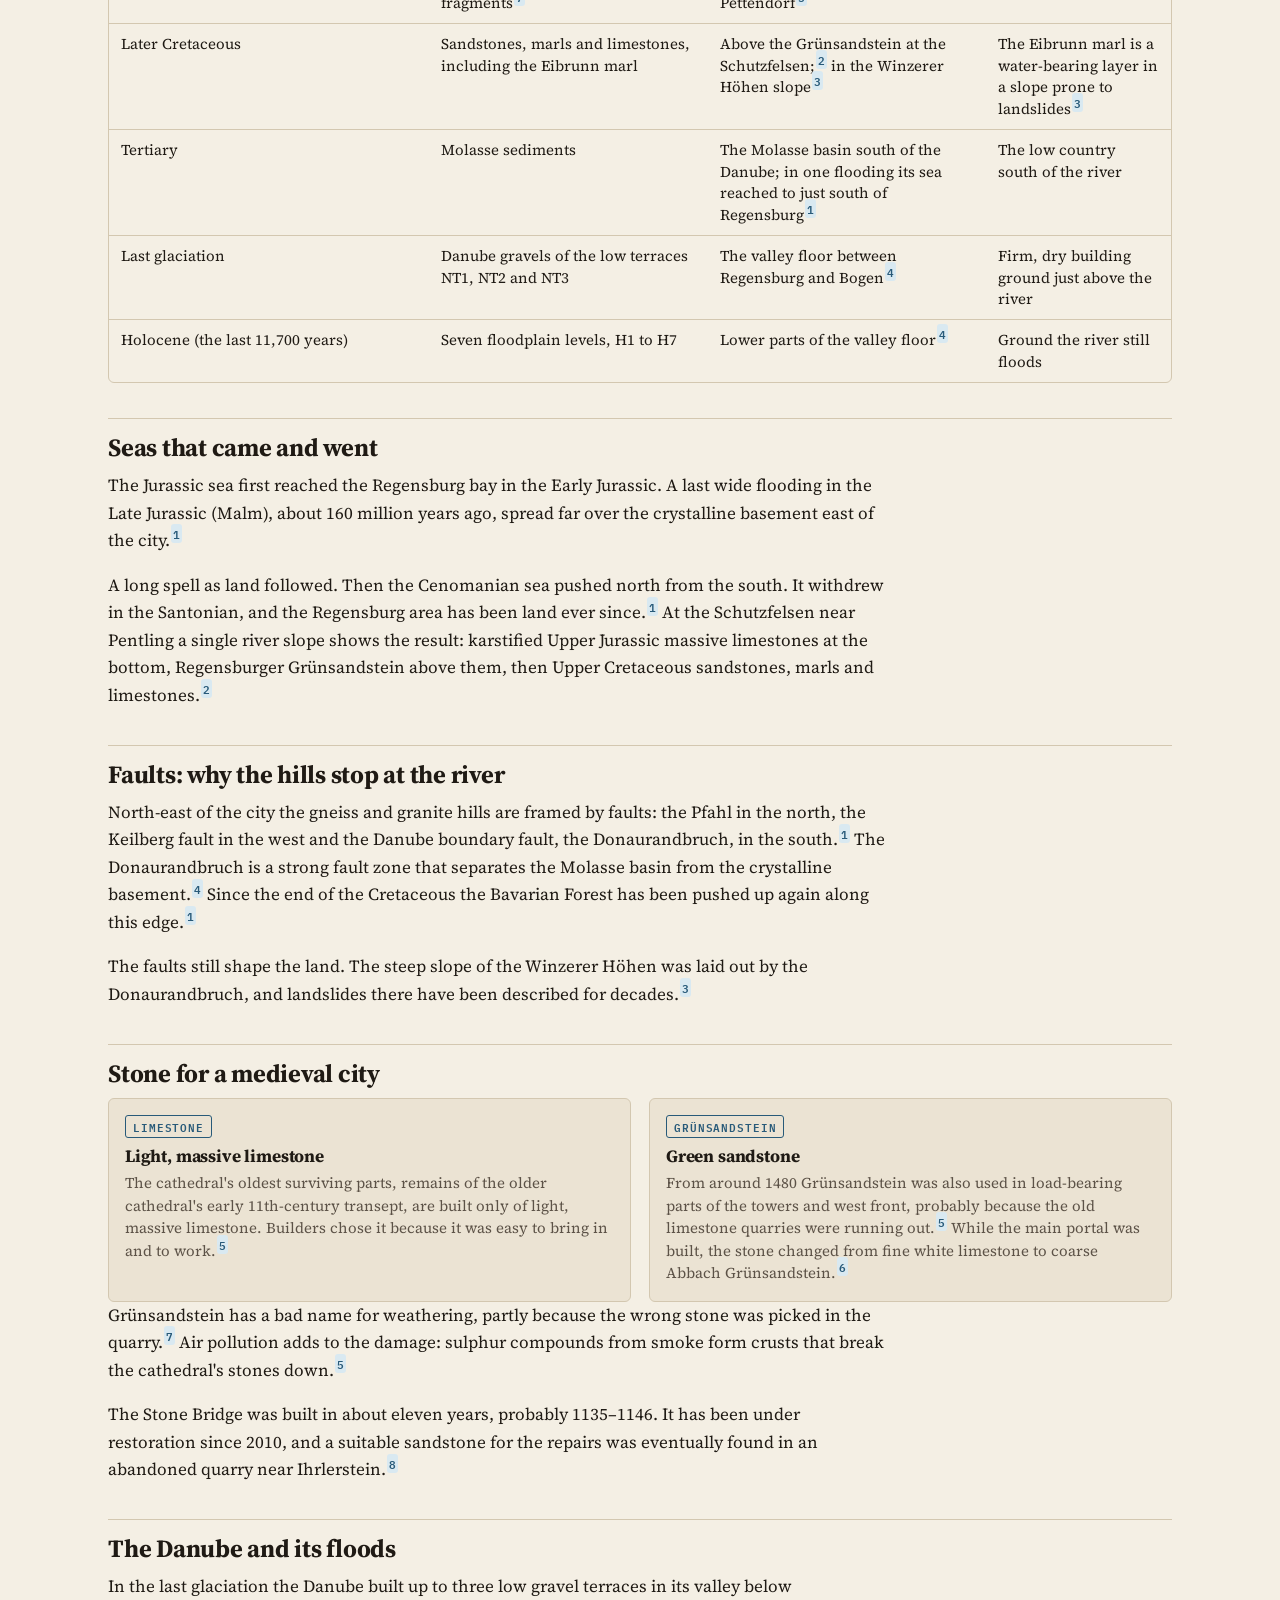
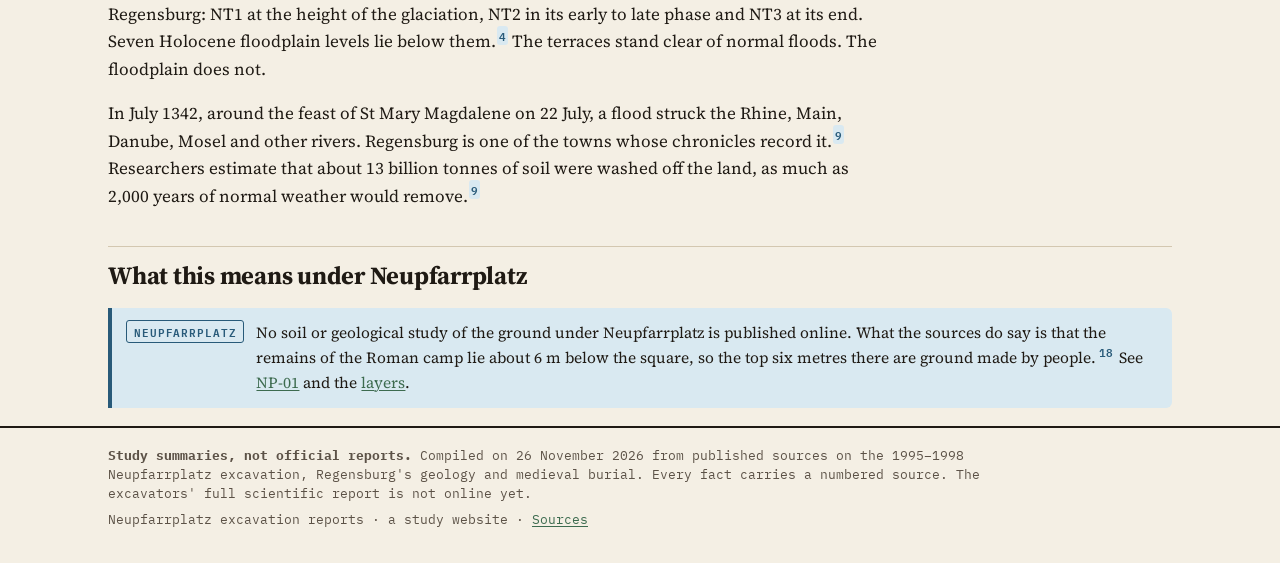
==== commit e83697ea: "Add a sourced page on how ordinary people were buried in medieval Regensburg Eight steps from deathb" ====
--- a/geology.html
+++ b/geology.html
@@ -21,6 +21,7 @@
       <li><a href="geology.html" aria-current="page">Geology</a></li>
       <li><a href="reports.html">Reports</a></li>
       <li><a href="layers.html">Layers</a></li>
+      <li><a href="burial.html">Burial</a></li>
       <li><a href="timeline.html">Timeline</a></li>
       <li><a href="glossary.html">Glossary</a></li>
       <li><a href="sources.html">Sources</a></li>
@@ -103,7 +104,7 @@
 
 <footer class="site-foot">
   <div class="wrap">
-    <p><b>Study summaries, not official reports.</b> Compiled on 26 November 2026 from published sources on the 1995–1998 Neupfarrplatz excavation and on Regensburg's geology. Every fact carries a numbered source. The excavators' full scientific report is not online yet.</p>
+    <p><b>Study summaries, not official reports.</b> Compiled on 26 November 2026 from published sources on the 1995–1998 Neupfarrplatz excavation, Regensburg's geology and medieval burial. Every fact carries a numbered source. The excavators' full scientific report is not online yet.</p>
     <p>Neupfarrplatz excavation reports · a study website · <a href="sources.html">Sources</a></p>
   </div>
 </footer>
--- a/css/style.css
+++ b/css/style.css
@@ -256,6 +256,15 @@
 .ctx-list button i { width: 12px; height: 12px; border-radius: 2px; border: 1px solid rgba(30, 26, 21, .45); }
 .ctx-list button[aria-pressed="true"] { background: var(--ink); color: var(--paper); border-color: var(--ink); }
 
+/* Burial steps */
+.steps { list-style: none; counter-reset: step; padding: 0; margin: 16px 0; display: grid; gap: 12px; }
+@media (min-width: 900px) { .steps { grid-template-columns: repeat(2, minmax(0, 1fr)); } }
+.steps li { counter-increment: step; position: relative; background: var(--paper-2); border: 1px solid var(--rule); border-radius: var(--radius); padding: 14px 16px 14px 62px; }
+.steps li::before { content: counter(step); position: absolute; left: 14px; top: 14px; width: 34px; height: 34px; border-radius: 50%; background: var(--ink); color: var(--paper); font: 700 15px/34px var(--mono); text-align: center; }
+.steps h3 { margin: 2px 0 6px; font-size: 1.1rem; }
+.steps p { margin: 0 0 .4em; font-size: 15.5px; line-height: 1.55; }
+.steps .when { font: 400 12px/1.3 var(--mono); color: var(--ink-2); display: block; margin-bottom: 4px; }
+
 /* Timeline */
 .tl { margin: 16px 0; border-top: 2px solid var(--ink); }
 .tl-head, .tl-row { display: grid; grid-template-columns: 1fr; gap: 6px; padding: 12px 0; border-bottom: 1px solid var(--rule); }
